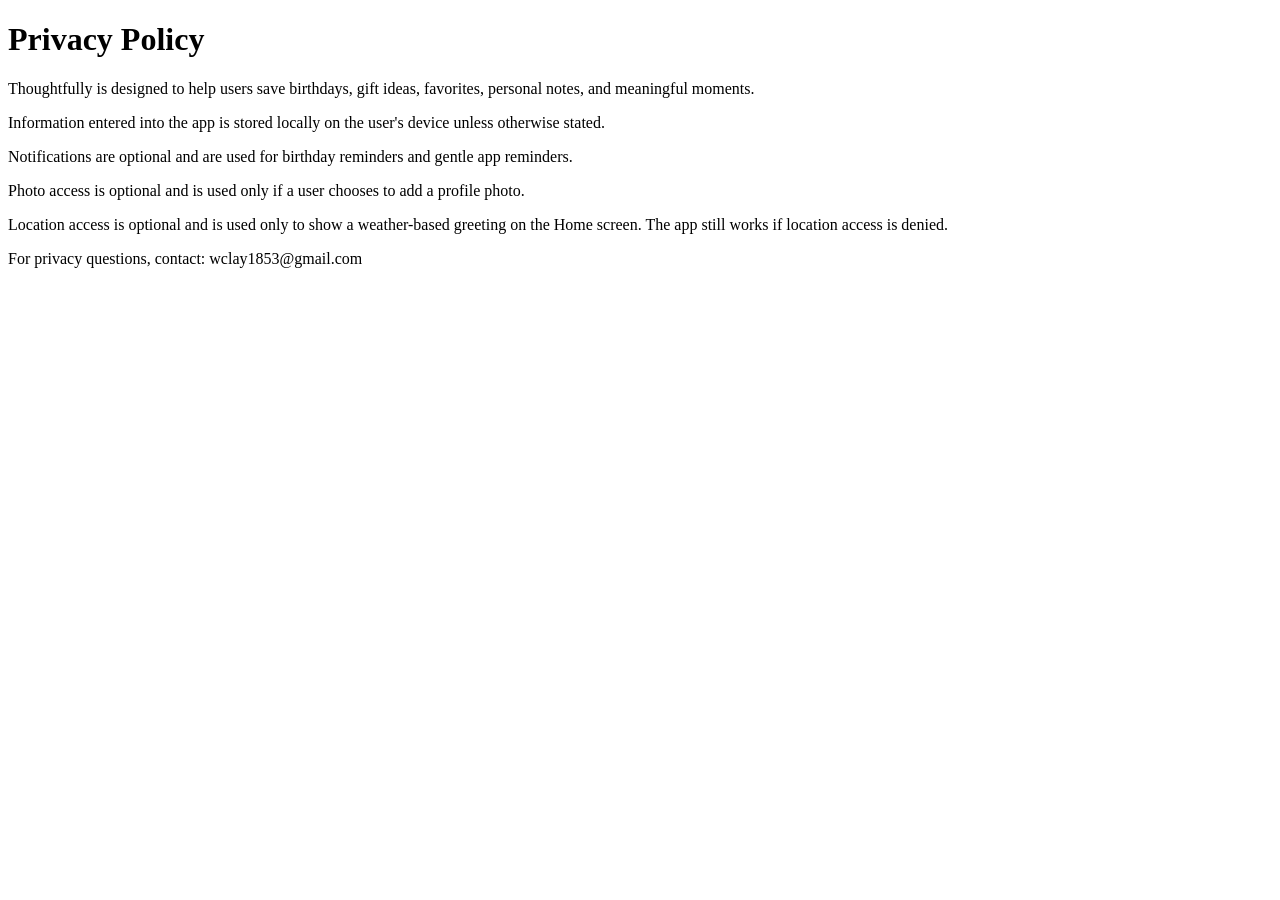
==== privacy.html @ 20e2b5ae "Create privacy.html" ====
<!DOCTYPE html>
<html>
  <head>
    <title>Thoughtfully Privacy Policy</title>
  </head>
  <body>
    <h1>Privacy Policy</h1>
    <p>Thoughtfully is designed to help users save birthdays, gift ideas, favorites, personal notes, and meaningful moments.</p>
    <p>Information entered into the app is stored locally on the user's device unless otherwise stated.</p>
    <p>Notifications are optional and are used for birthday reminders and gentle app reminders.</p>
    <p>Photo access is optional and is used only if a user chooses to add a profile photo.</p>
    <p>Location access is optional and is used only to show a weather-based greeting on the Home screen. The app still works if location access is denied.</p>
    <p>For privacy questions, contact: wclay1853@gmail.com</p>
  </body>
</html>
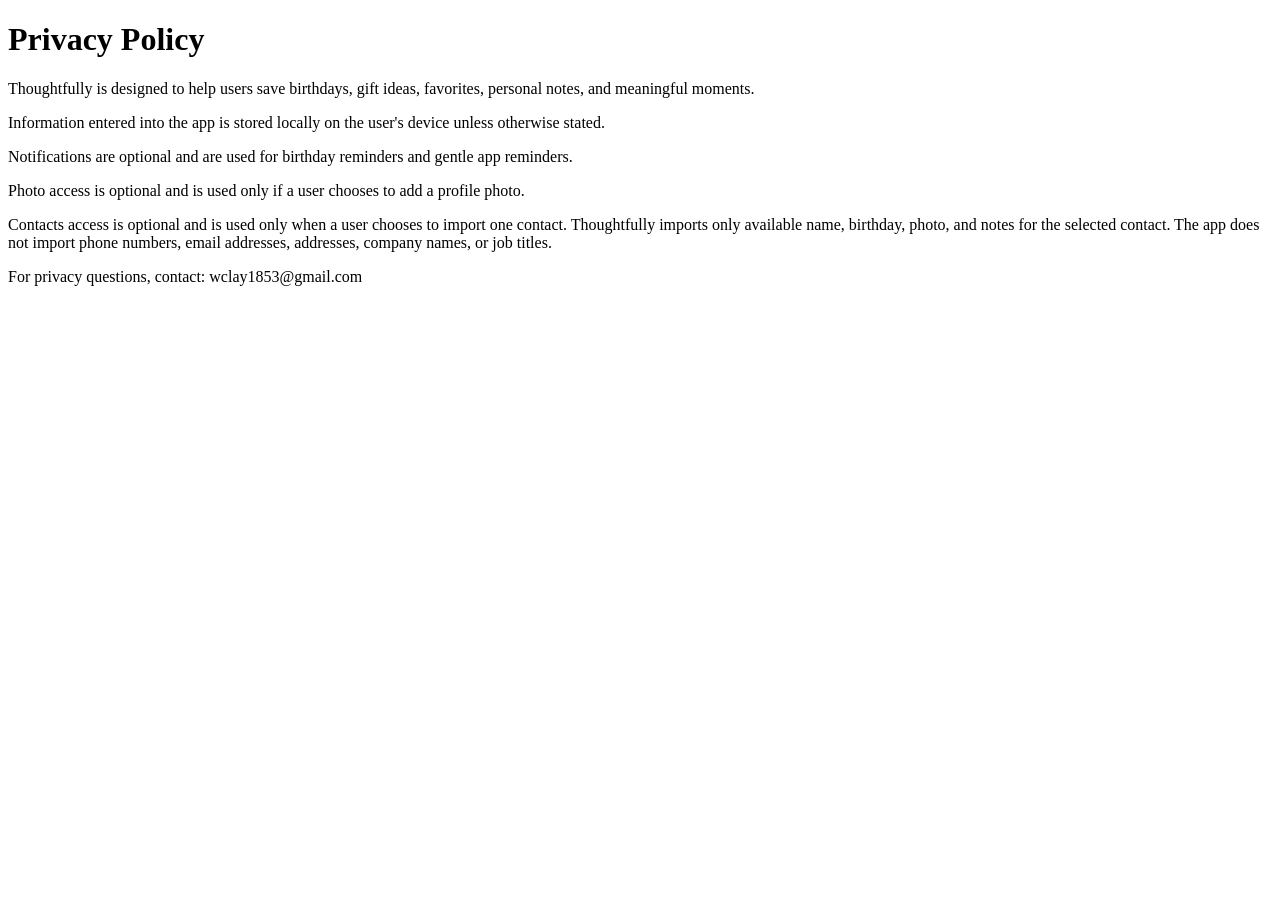
==== commit 6007d49b: "Update privacy policy" ====
--- a/privacy.html
+++ b/privacy.html
@@ -9,7 +9,7 @@
     <p>Information entered into the app is stored locally on the user's device unless otherwise stated.</p>
     <p>Notifications are optional and are used for birthday reminders and gentle app reminders.</p>
     <p>Photo access is optional and is used only if a user chooses to add a profile photo.</p>
-    <p>Location access is optional and is used only to show a weather-based greeting on the Home screen. The app still works if location access is denied.</p>
+    <p>Contacts access is optional and is used only when a user chooses to import one contact. Thoughtfully imports only available name, birthday, photo, and notes for the selected contact. The app does not import phone numbers, email addresses, addresses, company names, or job titles.</p>
     <p>For privacy questions, contact: wclay1853@gmail.com</p>
   </body>
-</html>+</html>
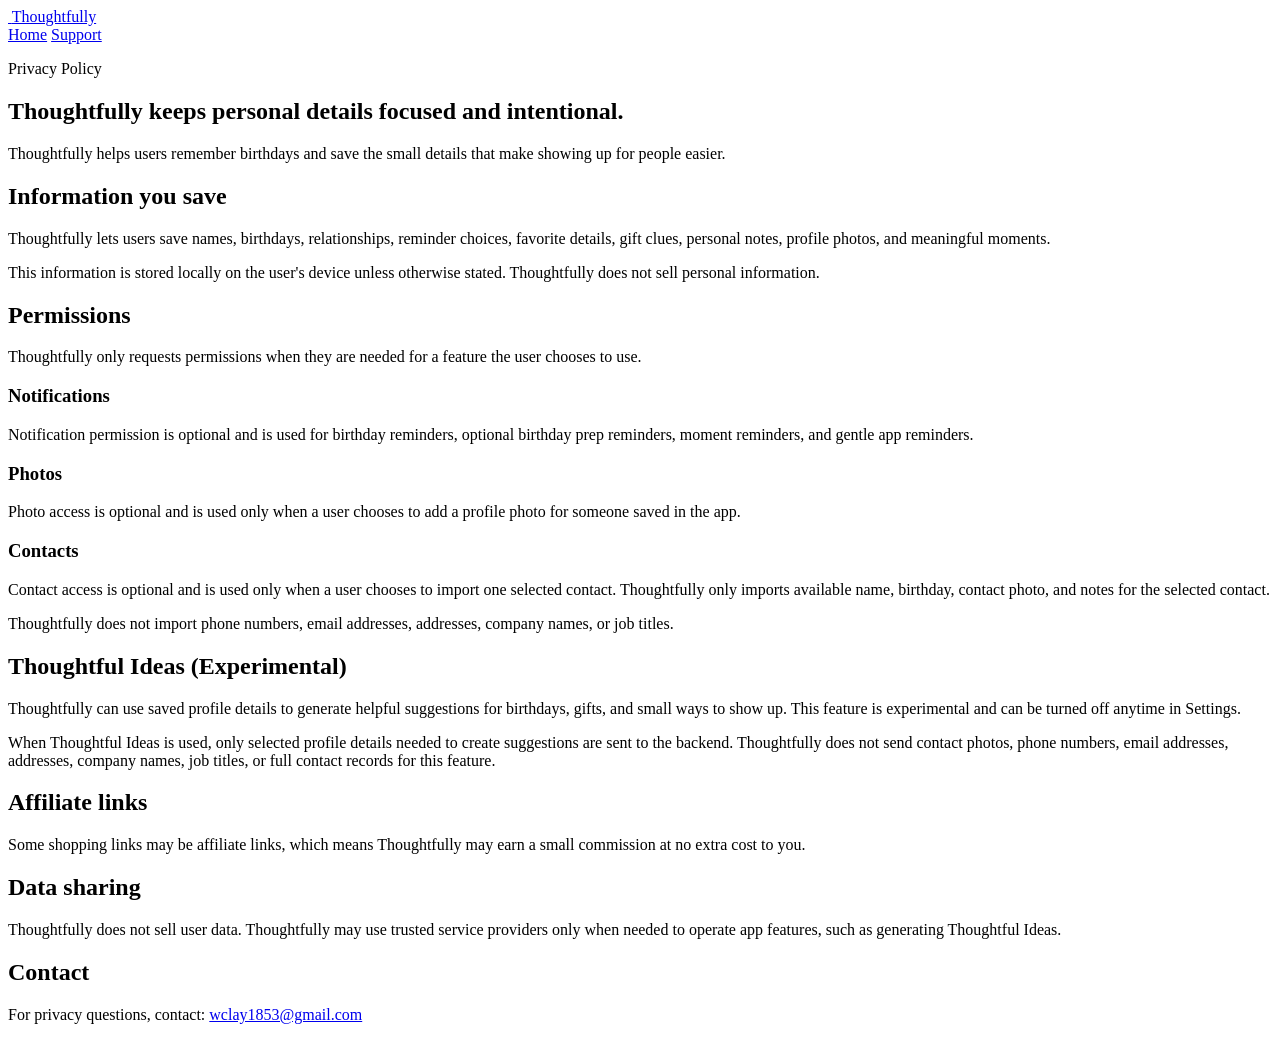
==== commit 2f977089: "Clarify user data handling in privacy policy Revised privacy policy to enhance clarity and detail re" ====
--- a/privacy.html
+++ b/privacy.html
@@ -1,15 +1,109 @@
 <!DOCTYPE html>
-<html>
+<html lang="en">
   <head>
+    <meta charset="utf-8" />
+    <meta name="viewport" content="width=device-width, initial-scale=1" />
     <title>Thoughtfully Privacy Policy</title>
+    <link rel="stylesheet" href="styles.css" />
   </head>
+
   <body>
-    <h1>Privacy Policy</h1>
-    <p>Thoughtfully is designed to help users save birthdays, gift ideas, favorites, personal notes, and meaningful moments.</p>
-    <p>Information entered into the app is stored locally on the user's device unless otherwise stated.</p>
-    <p>Notifications are optional and are used for birthday reminders and gentle app reminders.</p>
-    <p>Photo access is optional and is used only if a user chooses to add a profile photo.</p>
-    <p>Contacts access is optional and is used only when a user chooses to import one contact. Thoughtfully imports only available name, birthday, photo, and notes for the selected contact. The app does not import phone numbers, email addresses, addresses, company names, or job titles.</p>
-    <p>For privacy questions, contact: wclay1853@gmail.com</p>
+    <main class="page-shell narrow">
+      <nav class="top-nav" aria-label="Thoughtfully links">
+        <a class="brand-mark" href="index.html" aria-label="Thoughtfully home">
+          <img src="assets/thoughtfully-icon.png" alt="" />
+          <span>Thoughtfully</span>
+        </a>
+
+        <div class="nav-links">
+          <a href="index.html">Home</a>
+          <a href="support.html">Support</a>
+        </div>
+      </nav>
+
+      <section class="document-hero">
+        <p class="eyebrow">Privacy Policy</p>
+        <h1>Thoughtfully keeps personal details focused and intentional.</h1>
+        <p>
+          Thoughtfully helps users remember birthdays and save the small details
+          that make showing up for people easier.
+        </p>
+      </section>
+
+      <section class="document-card">
+        <h2>Information you save</h2>
+        <p>
+          Thoughtfully lets users save names, birthdays, relationships, reminder
+          choices, favorite details, gift clues, personal notes, profile photos,
+          and meaningful moments.
+        </p>
+        <p>
+          This information is stored locally on the user&apos;s device unless
+          otherwise stated. Thoughtfully does not sell personal information.
+        </p>
+
+        <h2>Permissions</h2>
+        <p>
+          Thoughtfully only requests permissions when they are needed for a
+          feature the user chooses to use.
+        </p>
+
+        <h3>Notifications</h3>
+        <p>
+          Notification permission is optional and is used for birthday reminders,
+          optional birthday prep reminders, moment reminders, and gentle app
+          reminders.
+        </p>
+
+        <h3>Photos</h3>
+        <p>
+          Photo access is optional and is used only when a user chooses to add a
+          profile photo for someone saved in the app.
+        </p>
+
+        <h3>Contacts</h3>
+        <p>
+          Contact access is optional and is used only when a user chooses to
+          import one selected contact. Thoughtfully only imports available name,
+          birthday, contact photo, and notes for the selected contact.
+        </p>
+        <p>
+          Thoughtfully does not import phone numbers, email addresses, addresses,
+          company names, or job titles.
+        </p>
+
+        <h2>Thoughtful Ideas (Experimental)</h2>
+        <p>
+          Thoughtfully can use saved profile details to generate helpful
+          suggestions for birthdays, gifts, and small ways to show up. This
+          feature is experimental and can be turned off anytime in Settings.
+        </p>
+        <p>
+          When Thoughtful Ideas is used, only selected profile details needed to
+          create suggestions are sent to the backend. Thoughtfully does not send
+          contact photos, phone numbers, email addresses, addresses, company
+          names, job titles, or full contact records for this feature.
+        </p>
+
+        <h2>Affiliate links</h2>
+        <p class="disclosure-note">
+          Some shopping links may be affiliate links, which means Thoughtfully
+          may earn a small commission at no extra cost to you.
+        </p>
+
+        <h2>Data sharing</h2>
+        <p>
+          Thoughtfully does not sell user data. Thoughtfully may use trusted
+          service providers only when needed to operate app features, such as
+          generating Thoughtful Ideas.
+        </p>
+
+        <h2>Contact</h2>
+        <p>
+          For privacy questions, contact:
+          <a href="mailto:wclay1853@gmail.com">wclay1853@gmail.com</a>
+        </p>
+      </section>
+    </main>
   </body>
 </html>
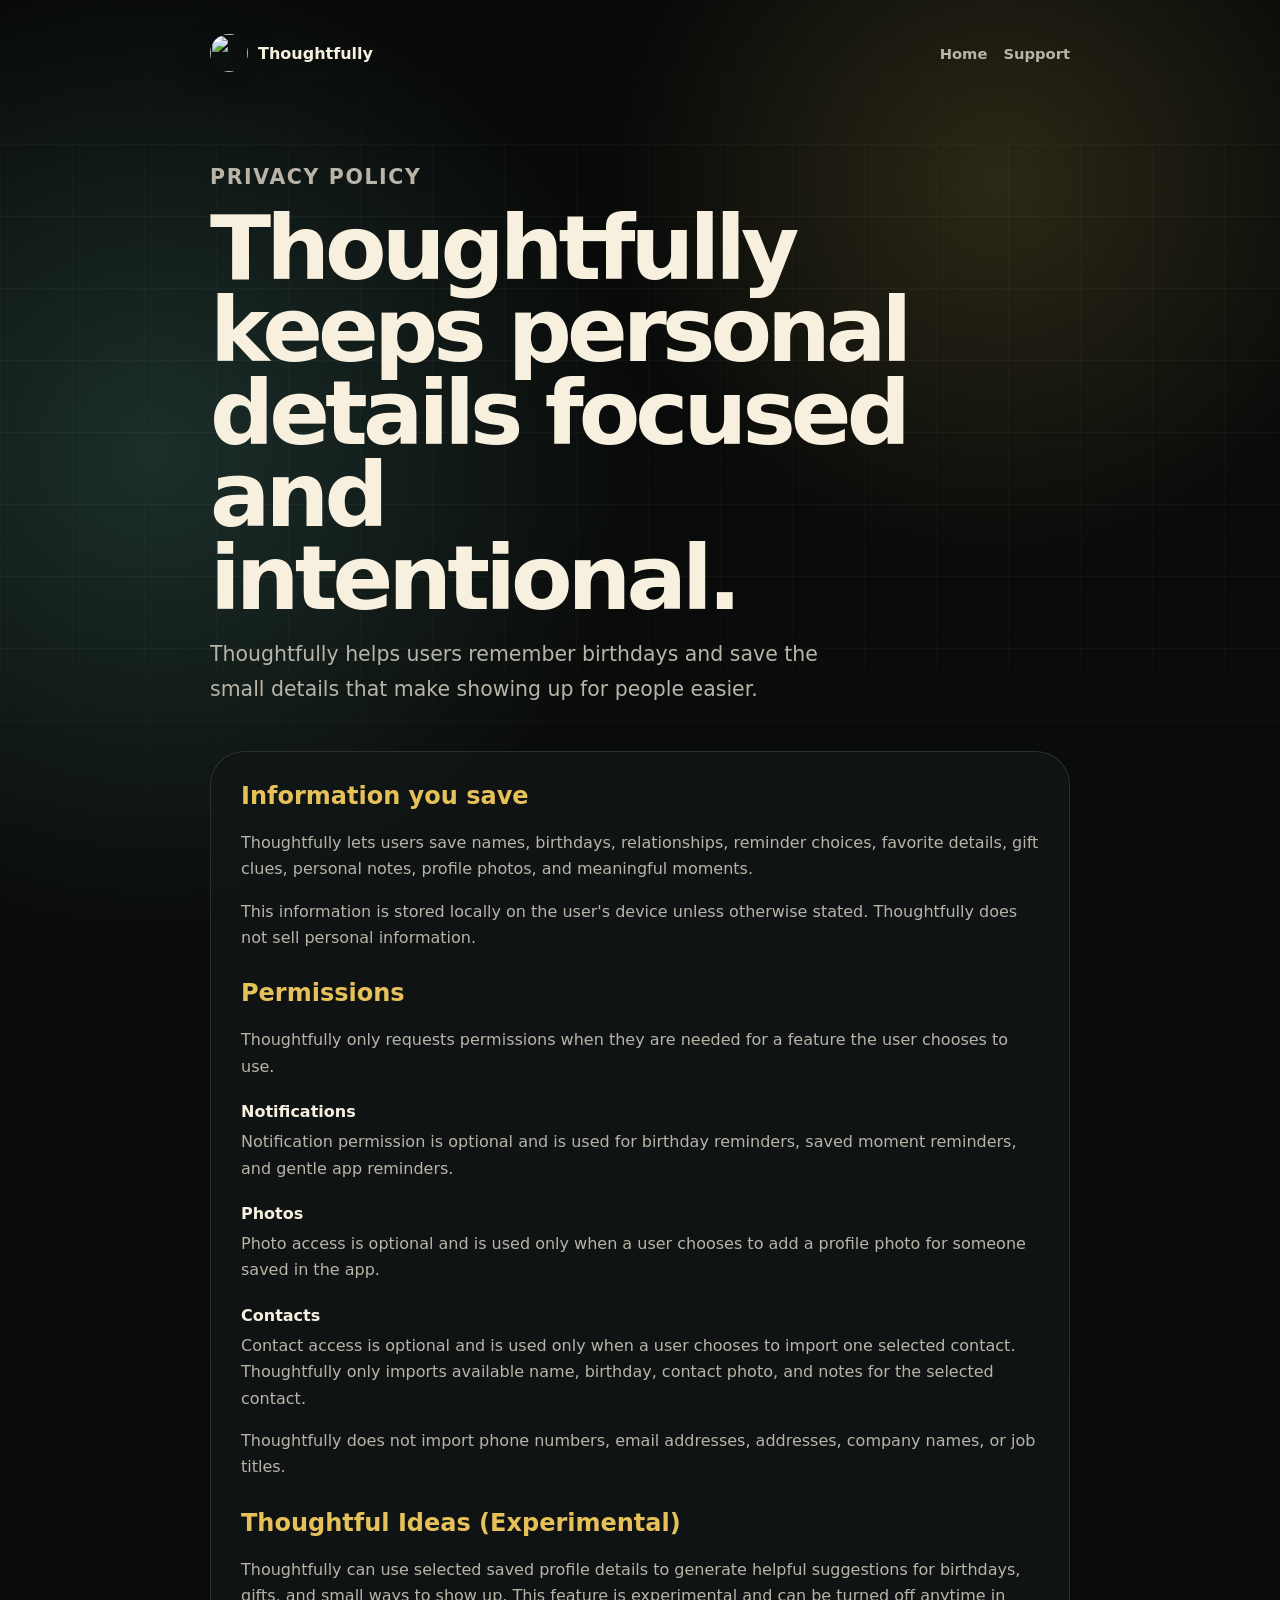
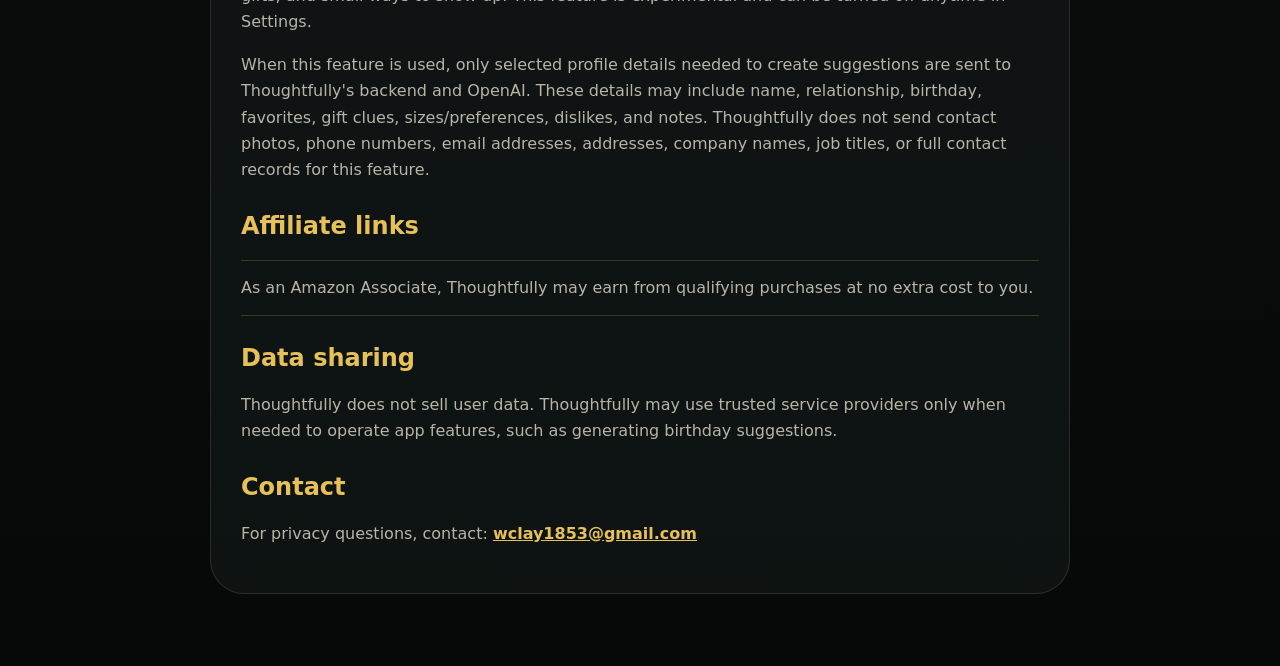
==== commit d88d8697: "Update Thoughtfully support disclosures" ====
--- a/privacy.html
+++ b/privacy.html
@@ -51,8 +51,7 @@
         <h3>Notifications</h3>
         <p>
           Notification permission is optional and is used for birthday reminders,
-          optional birthday prep reminders, moment reminders, and gentle app
-          reminders.
+          saved moment reminders, and gentle app reminders.
         </p>
 
         <h3>Photos</h3>
@@ -74,28 +73,31 @@
 
         <h2>Thoughtful Ideas (Experimental)</h2>
         <p>
-          Thoughtfully can use saved profile details to generate helpful
-          suggestions for birthdays, gifts, and small ways to show up. This
-          feature is experimental and can be turned off anytime in Settings.
+          Thoughtfully can use selected saved profile details to generate
+          helpful suggestions for birthdays, gifts, and small ways to show up.
+          This feature is experimental and can be turned off anytime in
+          Settings.
         </p>
         <p>
-          When Thoughtful Ideas is used, only selected profile details needed to
-          create suggestions are sent to the backend. Thoughtfully does not send
-          contact photos, phone numbers, email addresses, addresses, company
-          names, job titles, or full contact records for this feature.
+          When this feature is used, only selected profile details needed to
+          create suggestions are sent to Thoughtfully&apos;s backend and OpenAI.
+          These details may include name, relationship, birthday, favorites,
+          gift clues, sizes/preferences, dislikes, and notes. Thoughtfully does
+          not send contact photos, phone numbers, email addresses, addresses,
+          company names, job titles, or full contact records for this feature.
         </p>
 
         <h2>Affiliate links</h2>
         <p class="disclosure-note">
-          Some shopping links may be affiliate links, which means Thoughtfully
-          may earn a small commission at no extra cost to you.
+          As an Amazon Associate, Thoughtfully may earn from qualifying
+          purchases at no extra cost to you.
         </p>
 
         <h2>Data sharing</h2>
         <p>
           Thoughtfully does not sell user data. Thoughtfully may use trusted
           service providers only when needed to operate app features, such as
-          generating Thoughtful Ideas.
+          generating birthday suggestions.
         </p>
 
         <h2>Contact</h2>
--- a/styles.css
+++ b/styles.css
@@ -0,0 +1,541 @@
+:root {
+  --background: #0b0d0c;
+  --card: #111716;
+  --raised: #18231f;
+  --accent: #1e332e;
+  --gold: #e6c15a;
+  --gold-soft: #d8b85a;
+  --text: #f7f0df;
+  --muted: #b9b4a8;
+  --border: rgba(247, 240, 223, 0.12);
+  --line: rgba(230, 193, 90, 0.22);
+  --shadow: rgba(0, 0, 0, 0.38);
+}
+
+* {
+  box-sizing: border-box;
+}
+
+html {
+  scroll-behavior: smooth;
+}
+
+body {
+  margin: 0;
+  min-height: 100vh;
+  font-family: Inter, ui-sans-serif, system-ui, -apple-system, BlinkMacSystemFont,
+    "Segoe UI", sans-serif;
+  color: var(--text);
+  background:
+    radial-gradient(circle at 78% 8%, rgba(230, 193, 90, 0.16), transparent 24rem),
+    radial-gradient(circle at 12% 20%, rgba(30, 51, 46, 0.9), transparent 30rem),
+    linear-gradient(180deg, #080a09 0%, var(--background) 48%, #070908 100%);
+}
+
+body::before {
+  content: "";
+  position: fixed;
+  inset: 0;
+  z-index: -1;
+  pointer-events: none;
+  background-image:
+    linear-gradient(rgba(247, 240, 223, 0.035) 1px, transparent 1px),
+    linear-gradient(90deg, rgba(247, 240, 223, 0.025) 1px, transparent 1px);
+  background-size: 72px 72px;
+  mask-image: linear-gradient(to bottom, transparent, black 18%, black 72%, transparent);
+}
+
+a {
+  color: inherit;
+}
+
+.site-story,
+.page-shell {
+  width: min(1160px, calc(100% - 32px));
+  margin: 0 auto;
+  padding: 24px 0 72px;
+}
+
+.page-shell.narrow {
+  width: min(860px, calc(100% - 32px));
+}
+
+.top-nav {
+  position: relative;
+  z-index: 5;
+  display: flex;
+  align-items: center;
+  justify-content: space-between;
+  gap: 20px;
+  padding: 10px 0 34px;
+}
+
+.brand-mark {
+  display: inline-flex;
+  align-items: center;
+  gap: 10px;
+  text-decoration: none;
+  font-weight: 900;
+}
+
+.brand-mark img {
+  width: 38px;
+  height: 38px;
+  border-radius: 999px;
+  box-shadow: 0 12px 32px var(--shadow);
+}
+
+.nav-links {
+  display: flex;
+  align-items: center;
+  gap: 16px;
+}
+
+.nav-links a {
+  color: var(--muted);
+  text-decoration: none;
+  font-size: 0.92rem;
+  font-weight: 800;
+}
+
+.nav-links a:hover {
+  color: var(--gold);
+}
+
+h1,
+h2,
+p {
+  margin-top: 0;
+}
+
+.eyebrow {
+  margin: 0 0 12px;
+  color: var(--gold);
+  font-size: 0.78rem;
+  font-weight: 900;
+  letter-spacing: 0.08em;
+  text-transform: uppercase;
+}
+
+.cinematic-hero {
+  position: relative;
+  display: grid;
+  min-height: 78vh;
+  align-items: center;
+  padding: 24px 0 88px;
+  overflow: hidden;
+}
+
+.hero-copy {
+  position: relative;
+  z-index: 2;
+  width: min(790px, 100%);
+}
+
+h1 {
+  max-width: 780px;
+  margin-bottom: 20px;
+  font-size: clamp(4rem, 11vw, 9.8rem);
+  line-height: 0.86;
+  letter-spacing: -0.06em;
+}
+
+.lede,
+.document-hero p,
+.quiet-panel p {
+  max-width: 650px;
+  color: var(--muted);
+  font-size: clamp(1.05rem, 2vw, 1.28rem);
+  line-height: 1.7;
+}
+
+.hero-orbit {
+  position: absolute;
+  right: max(-80px, -5vw);
+  bottom: 10%;
+  width: min(460px, 54vw);
+  aspect-ratio: 1;
+  border: 1px solid var(--line);
+  border-radius: 999px;
+  opacity: 0.78;
+}
+
+.hero-orbit span {
+  position: absolute;
+  border-radius: 999px;
+  border: 1px solid var(--line);
+}
+
+.hero-orbit span:nth-child(1) {
+  inset: 12%;
+}
+
+.hero-orbit span:nth-child(2) {
+  inset: 28%;
+  background: rgba(30, 51, 46, 0.34);
+}
+
+.hero-orbit span:nth-child(3) {
+  width: 8px;
+  height: 8px;
+  right: 18%;
+  top: 29%;
+  border: 0;
+  background: var(--gold);
+  box-shadow: 0 0 34px rgba(230, 193, 90, 0.85);
+}
+
+.scroll-story {
+  display: grid;
+  grid-template-columns: minmax(0, 1fr) minmax(280px, 380px);
+  gap: clamp(34px, 8vw, 100px);
+  align-items: start;
+  min-height: 112vh;
+  padding: 12vh 0;
+}
+
+.story-copy {
+  position: sticky;
+  top: 112px;
+  padding-top: 24px;
+}
+
+.story-copy h2,
+.quiet-panel h2,
+.document-hero h1 {
+  max-width: 720px;
+  margin-bottom: 18px;
+  font-size: clamp(2.7rem, 7vw, 6.4rem);
+  line-height: 0.92;
+  letter-spacing: -0.055em;
+}
+
+.story-copy p,
+.large-line p {
+  color: var(--muted);
+  font-size: clamp(1.1rem, 2.5vw, 1.55rem);
+  line-height: 1.65;
+}
+
+.phone-stage {
+  position: sticky;
+  top: 96px;
+  display: flex;
+  justify-content: center;
+  padding: 24px 0;
+}
+
+.phone-card {
+  position: relative;
+  width: min(340px, 100%);
+  border: 1px solid var(--border);
+  border-radius: 38px;
+  padding: 18px;
+  background:
+    linear-gradient(155deg, rgba(255, 255, 255, 0.08), transparent),
+    var(--card);
+  box-shadow: 0 34px 80px var(--shadow);
+}
+
+.phone-card::before {
+  content: "";
+  position: absolute;
+  inset: -18px;
+  z-index: -1;
+  border-radius: 52px;
+  background:
+    linear-gradient(140deg, rgba(230, 193, 90, 0.16), transparent 42%),
+    rgba(30, 51, 46, 0.74);
+}
+
+.phone-top {
+  display: flex;
+  align-items: center;
+  gap: 10px;
+  margin-bottom: 16px;
+}
+
+.phone-top img {
+  width: 44px;
+  height: 44px;
+  border-radius: 999px;
+}
+
+.phone-top p {
+  margin-bottom: 1px;
+  color: var(--gold);
+  font-size: 0.98rem;
+  font-weight: 900;
+}
+
+.phone-top span,
+.glance-card p,
+.glance-grid span {
+  color: var(--muted);
+}
+
+.phone-top span {
+  font-size: 0.9rem;
+}
+
+.glance-card,
+.glance-grid > div {
+  border: 1px solid var(--border);
+  background: var(--raised);
+}
+
+.glance-card {
+  border-radius: 24px;
+  padding: 16px 18px;
+  margin-bottom: 10px;
+}
+
+.mini-label {
+  display: block;
+  margin-bottom: 6px;
+  color: var(--gold);
+  font-size: 0.68rem;
+  font-weight: 900;
+  text-transform: uppercase;
+}
+
+.glance-card strong {
+  display: block;
+  margin-bottom: 4px;
+  color: var(--text);
+  font-size: 1.18rem;
+  font-weight: 900;
+  line-height: 1.18;
+}
+
+.glance-card p {
+  margin-bottom: 0;
+  color: var(--muted);
+  font-size: 0.9rem;
+  line-height: 1.35;
+}
+
+.glance-grid {
+  display: grid;
+  grid-template-columns: 1fr 1fr;
+  gap: 10px;
+  margin-bottom: 10px;
+}
+
+.glance-grid > div {
+  min-height: auto;
+  border-radius: 22px;
+  padding: 14px;
+}
+
+.detail-label {
+  display: block;
+  margin-bottom: 8px;
+  color: var(--text);
+  font-size: 0.78rem;
+  font-weight: 900;
+}
+
+.mini-detail-list {
+  display: grid;
+  gap: 4px;
+  margin-top: 6px;
+}
+
+.mini-detail-list p {
+  margin: 0;
+  color: var(--muted);
+  font-size: 0.86rem;
+  font-weight: 500;
+  line-height: 1.24;
+}
+
+.idea-card {
+  margin-bottom: 0;
+}
+
+.large-line {
+  min-height: 78vh;
+  display: grid;
+  align-items: center;
+  border-top: 1px solid var(--line);
+  border-bottom: 1px solid var(--line);
+}
+
+.large-line p {
+  max-width: 980px;
+  margin: 0 auto;
+  color: var(--text);
+  font-size: clamp(2.5rem, 7vw, 6.8rem);
+  font-weight: 900;
+  line-height: 0.98;
+  letter-spacing: -0.055em;
+  text-align: center;
+}
+
+.gesture-flow {
+  padding: 18vh 0 10vh;
+}
+
+.gesture-step {
+  display: grid;
+  grid-template-columns: 72px minmax(0, 1fr);
+  gap: clamp(18px, 5vw, 60px);
+  align-items: baseline;
+  padding: 34px 0;
+  border-bottom: 1px solid var(--line);
+}
+
+.gesture-step:first-child {
+  border-top: 1px solid var(--line);
+}
+
+.gesture-step span {
+  color: var(--gold);
+  font-size: 0.88rem;
+  font-weight: 900;
+  letter-spacing: 0.08em;
+}
+
+.gesture-step p {
+  margin: 0;
+  max-width: 820px;
+  color: var(--text);
+  font-size: clamp(2rem, 5vw, 4.6rem);
+  font-weight: 900;
+  line-height: 1.02;
+  letter-spacing: -0.045em;
+}
+
+.quiet-panel {
+  padding: 10vh 0 4vh;
+  border: 0;
+  background: transparent;
+}
+
+.quiet-panel h2 {
+  font-size: clamp(2.4rem, 6vw, 5.4rem);
+}
+
+.document-hero {
+  padding: 54px 0 24px;
+}
+
+.document-card,
+.support-card {
+  border: 1px solid var(--border);
+  border-radius: 34px;
+  padding: 30px;
+  background: rgba(17, 23, 22, 0.78);
+}
+
+.document-card h2 {
+  margin-top: 28px;
+  color: var(--gold);
+}
+
+.document-card h2:first-child {
+  margin-top: 0;
+}
+
+.document-card h3 {
+  margin: 22px 0 8px;
+  color: var(--text);
+  font-size: 1rem;
+}
+
+.document-card p,
+.support-card p {
+  color: var(--muted);
+  line-height: 1.65;
+}
+
+.document-card a,
+.support-card a {
+  color: var(--gold);
+  font-weight: 900;
+}
+
+.disclosure-note {
+  border-top: 1px solid var(--line);
+  border-bottom: 1px solid var(--line);
+  padding: 14px 0;
+  color: var(--muted);
+}
+
+.support-grid {
+  display: grid;
+  grid-template-columns: repeat(2, minmax(0, 1fr));
+  gap: 14px;
+}
+
+.feature-icon {
+  display: inline-flex;
+  align-items: center;
+  justify-content: center;
+  width: 38px;
+  height: 38px;
+  margin-bottom: 18px;
+  border-radius: 999px;
+  background: var(--accent);
+  color: var(--gold);
+  font-size: 0.78rem;
+  font-weight: 900;
+}
+
+@media (max-width: 900px) {
+  .top-nav {
+    align-items: flex-start;
+    flex-direction: column;
+    padding-bottom: 28px;
+  }
+
+  .cinematic-hero {
+    min-height: 70vh;
+  }
+
+  .scroll-story {
+    grid-template-columns: 1fr;
+    min-height: auto;
+    padding: 8vh 0;
+  }
+
+  .story-copy,
+  .phone-stage {
+    position: relative;
+    top: auto;
+  }
+
+  .phone-stage {
+    justify-content: flex-start;
+  }
+
+  .support-grid {
+    grid-template-columns: 1fr;
+  }
+}
+
+@media (max-width: 640px) {
+  .site-story,
+  .page-shell {
+    width: min(100% - 28px, 1160px);
+  }
+
+  .nav-links {
+    gap: 14px;
+  }
+
+  .hero-orbit {
+    opacity: 0.42;
+    right: -42%;
+  }
+
+  .glance-grid {
+    grid-template-columns: 1fr;
+  }
+
+  .gesture-step {
+    grid-template-columns: 1fr;
+    gap: 10px;
+  }
+}
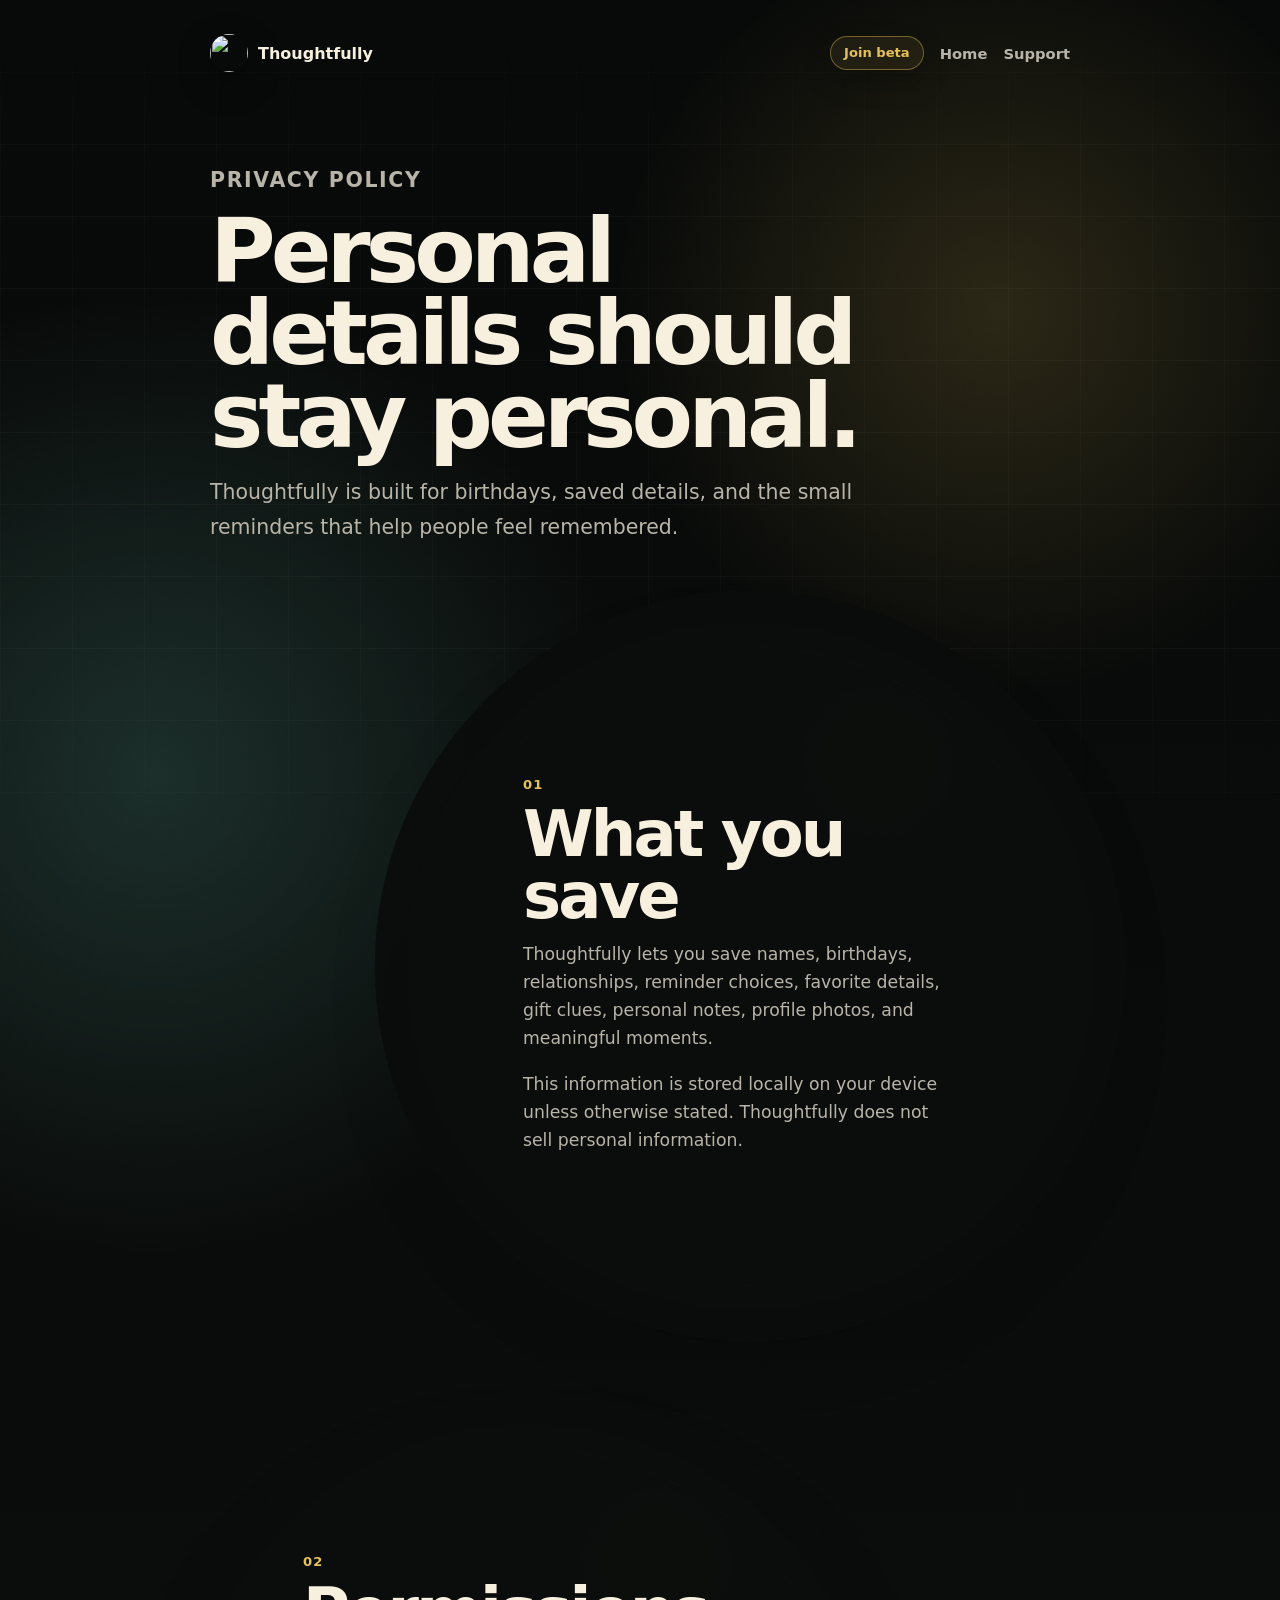
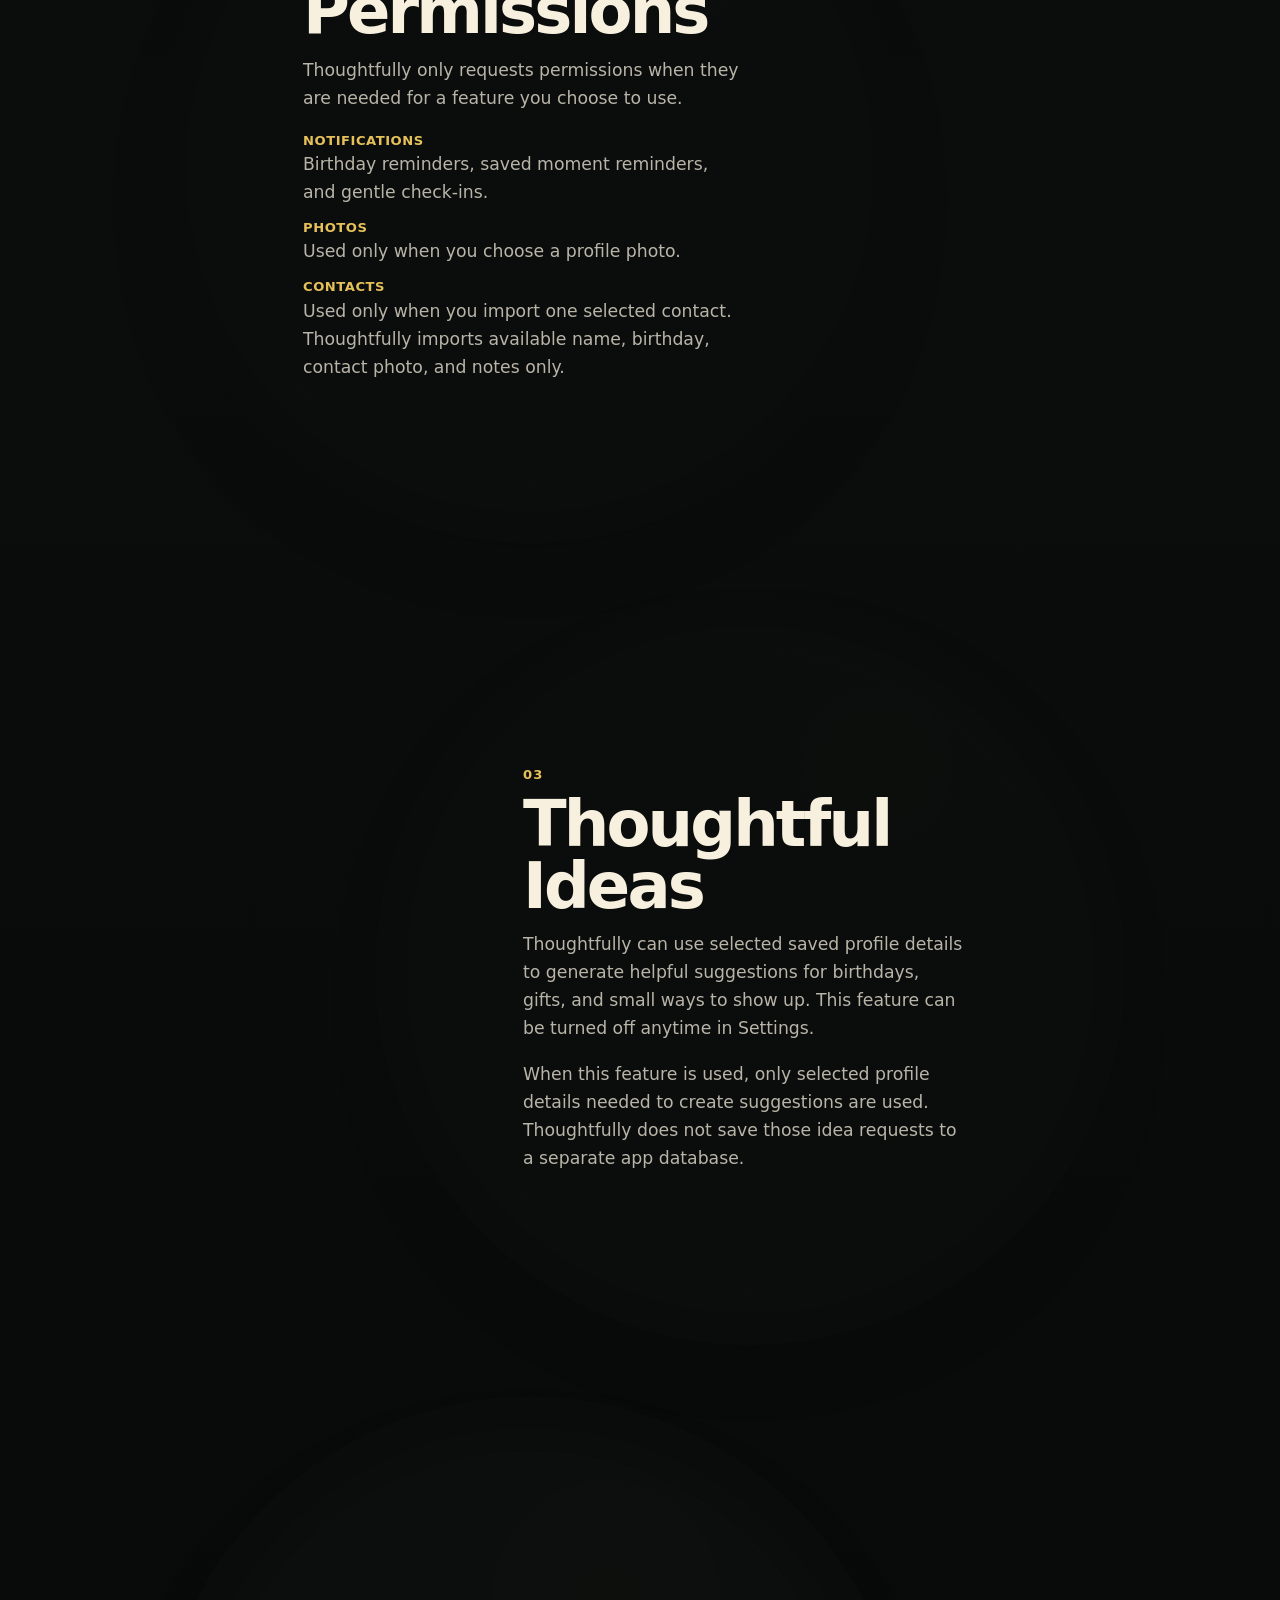
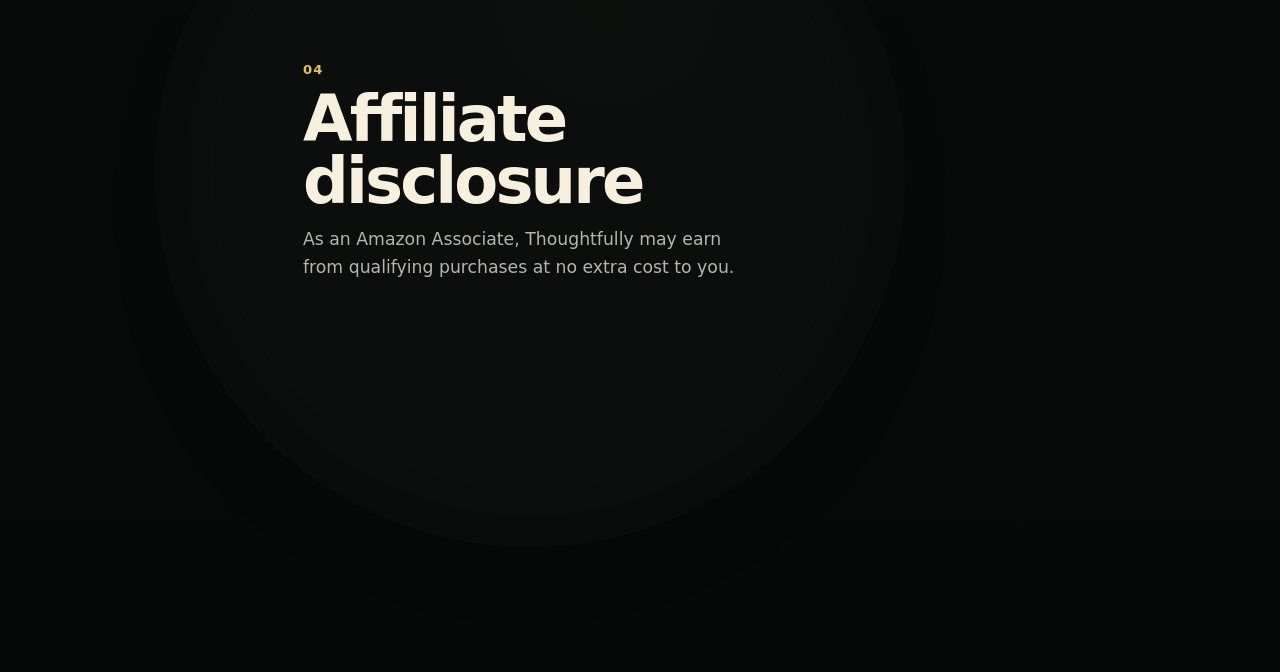
==== commit 6cc702b3: "Add TestFlight beta link" ====
--- a/privacy.html
+++ b/privacy.html
@@ -8,7 +8,7 @@
   </head>
 
   <body>
-    <main class="page-shell narrow">
+    <main class="page-shell narrow privacy-page">
       <nav class="top-nav" aria-label="Thoughtfully links">
         <a class="brand-mark" href="index.html" aria-label="Thoughtfully home">
           <img src="assets/thoughtfully-icon.png" alt="" />
@@ -16,95 +16,91 @@
         </a>
 
         <div class="nav-links">
+          <a
+            class="beta-pill"
+            href="https://testflight.apple.com/join/32UuVnx4"
+            target="_blank"
+            rel="noopener noreferrer"
+          >
+            Join beta
+          </a>
           <a href="index.html">Home</a>
           <a href="support.html">Support</a>
         </div>
       </nav>
 
-      <section class="document-hero">
+      <section class="document-hero privacy-hero">
         <p class="eyebrow">Privacy Policy</p>
-        <h1>Thoughtfully keeps personal details focused and intentional.</h1>
+        <h1>Personal details should stay personal.</h1>
         <p>
-          Thoughtfully helps users remember birthdays and save the small details
-          that make showing up for people easier.
+          Thoughtfully is built for birthdays, saved details, and the small
+          reminders that help people feel remembered.
         </p>
       </section>
 
-      <section class="document-card">
-        <h2>Information you save</h2>
-        <p>
-          Thoughtfully lets users save names, birthdays, relationships, reminder
-          choices, favorite details, gift clues, personal notes, profile photos,
-          and meaningful moments.
-        </p>
-        <p>
-          This information is stored locally on the user&apos;s device unless
-          otherwise stated. Thoughtfully does not sell personal information.
-        </p>
+      <section class="privacy-bubble-story" aria-label="Thoughtfully privacy details">
+        <article class="privacy-bubble">
+          <span>01</span>
+          <h2>What you save</h2>
+          <p>
+            Thoughtfully lets you save names, birthdays, relationships, reminder
+            choices, favorite details, gift clues, personal notes, profile
+            photos, and meaningful moments.
+          </p>
+          <p>
+            This information is stored locally on your device unless otherwise
+            stated. Thoughtfully does not sell personal information.
+          </p>
+        </article>
 
-        <h2>Permissions</h2>
-        <p>
-          Thoughtfully only requests permissions when they are needed for a
-          feature the user chooses to use.
-        </p>
+        <article class="privacy-bubble">
+          <span>02</span>
+          <h2>Permissions</h2>
+          <p>
+            Thoughtfully only requests permissions when they are needed for a
+            feature you choose to use.
+          </p>
+          <div class="permission-stack">
+            <p>
+              <strong>Notifications</strong>
+              Birthday reminders, saved moment reminders, and gentle check-ins.
+            </p>
+            <p>
+              <strong>Photos</strong>
+              Used only when you choose a profile photo.
+            </p>
+            <p>
+              <strong>Contacts</strong>
+              Used only when you import one selected contact. Thoughtfully
+              imports available name, birthday, contact photo, and notes only.
+            </p>
+          </div>
+        </article>
 
-        <h3>Notifications</h3>
-        <p>
-          Notification permission is optional and is used for birthday reminders,
-          saved moment reminders, and gentle app reminders.
-        </p>
+        <article class="privacy-bubble">
+          <span>03</span>
+          <h2>Thoughtful Ideas</h2>
+          <p>
+            Thoughtfully can use selected saved profile details to generate
+            helpful suggestions for birthdays, gifts, and small ways to show up.
+            This feature can be turned off anytime in Settings.
+          </p>
+          <p>
+            When this feature is used, only selected profile details needed to
+            create suggestions are used. Thoughtfully does not save those idea
+            requests to a separate app database.
+          </p>
+        </article>
 
-        <h3>Photos</h3>
-        <p>
-          Photo access is optional and is used only when a user chooses to add a
-          profile photo for someone saved in the app.
-        </p>
+        <article class="privacy-bubble disclosure-bubble">
+          <span>04</span>
+          <h2>Affiliate disclosure</h2>
+          <p>
+            As an Amazon Associate, Thoughtfully may earn from qualifying
+            purchases at no extra cost to you.
+          </p>
+        </article>
 
-        <h3>Contacts</h3>
-        <p>
-          Contact access is optional and is used only when a user chooses to
-          import one selected contact. Thoughtfully only imports available name,
-          birthday, contact photo, and notes for the selected contact.
-        </p>
-        <p>
-          Thoughtfully does not import phone numbers, email addresses, addresses,
-          company names, or job titles.
-        </p>
-
-        <h2>Thoughtful Ideas (Experimental)</h2>
-        <p>
-          Thoughtfully can use selected saved profile details to generate
-          helpful suggestions for birthdays, gifts, and small ways to show up.
-          This feature is experimental and can be turned off anytime in
-          Settings.
-        </p>
-        <p>
-          When this feature is used, only selected profile details needed to
-          create suggestions are sent to Thoughtfully&apos;s backend and OpenAI.
-          These details may include name, relationship, birthday, favorites,
-          gift clues, sizes/preferences, dislikes, and notes. Thoughtfully does
-          not send contact photos, phone numbers, email addresses, addresses,
-          company names, job titles, or full contact records for this feature.
-        </p>
-
-        <h2>Affiliate links</h2>
-        <p class="disclosure-note">
-          As an Amazon Associate, Thoughtfully may earn from qualifying
-          purchases at no extra cost to you.
-        </p>
-
-        <h2>Data sharing</h2>
-        <p>
-          Thoughtfully does not sell user data. Thoughtfully may use trusted
-          service providers only when needed to operate app features, such as
-          generating birthday suggestions.
-        </p>
-
-        <h2>Contact</h2>
-        <p>
-          For privacy questions, contact:
-          <a href="mailto:wclay1853@gmail.com">wclay1853@gmail.com</a>
-        </p>
       </section>
     </main>
   </body>
--- a/styles.css
+++ b/styles.css
@@ -88,6 +88,7 @@
 .nav-links {
   display: flex;
   align-items: center;
+  flex-wrap: wrap;
   gap: 16px;
 }
 
@@ -100,6 +101,49 @@
 
 .nav-links a:hover {
   color: var(--gold);
+}
+
+.beta-pill,
+.nav-links a.beta-pill {
+  display: inline-flex;
+  align-items: center;
+  justify-content: center;
+  min-height: 34px;
+  border: 1px solid rgba(230, 193, 90, 0.42);
+  border-radius: 999px;
+  padding: 8px 13px;
+  color: var(--gold);
+  background: rgba(230, 193, 90, 0.08);
+  box-shadow: 0 12px 28px rgba(0, 0, 0, 0.22);
+  text-decoration: none;
+  font-size: 0.82rem;
+  font-weight: 900;
+  line-height: 1;
+  white-space: nowrap;
+}
+
+.beta-pill:hover,
+.nav-links a.beta-pill:hover {
+  border-color: rgba(230, 193, 90, 0.72);
+  color: #151a18;
+  background: var(--gold);
+}
+
+.button {
+  border-radius: 999px;
+  padding: 14px 18px;
+  font-weight: 900;
+  text-decoration: none;
+}
+
+.button.primary {
+  background: var(--gold);
+  color: #151a18;
+}
+
+.button.secondary {
+  border: 1px solid var(--border);
+  color: var(--text);
 }
 
 h1,
@@ -407,18 +451,139 @@
   letter-spacing: -0.045em;
 }
 
-.quiet-panel {
-  padding: 10vh 0 4vh;
-  border: 0;
-  background: transparent;
-}
-
-.quiet-panel h2 {
-  font-size: clamp(2.4rem, 6vw, 5.4rem);
+.home-footer {
+  display: flex;
+  flex-wrap: wrap;
+  justify-content: center;
+  gap: 12px;
+  padding: 0 0 6vh;
 }
 
 .document-hero {
   padding: 54px 0 24px;
+}
+
+.privacy-page {
+  width: min(980px, calc(100% - 32px));
+}
+
+.privacy-hero {
+  min-height: 54vh;
+  display: grid;
+  align-content: center;
+}
+
+.privacy-bubble-story {
+  display: grid;
+  gap: clamp(120px, 18vh, 220px);
+  padding: 6vh 0 12vh;
+}
+
+.privacy-bubble {
+  position: sticky;
+  top: 96px;
+  z-index: 1;
+  width: min(640px, 100%);
+  aspect-ratio: 1;
+  min-height: min(640px, calc(100vw - 32px));
+  margin: 0 auto;
+  border: 1px solid var(--line);
+  border-radius: 999px;
+  display: flex;
+  flex-direction: column;
+  justify-content: center;
+  padding: clamp(38px, 8vw, 92px);
+  background:
+    radial-gradient(circle at 70% 18%, rgba(230, 193, 90, 0.14), transparent 34%),
+    rgba(17, 23, 22, 0.96);
+  box-shadow: 0 0 0 24px var(--background), 0 34px 90px var(--shadow);
+}
+
+.privacy-bubble::after {
+  content: "";
+  position: absolute;
+  inset: -16px;
+  z-index: -1;
+  border-radius: inherit;
+  background: var(--background);
+  opacity: 0.96;
+  transform: scale(1.12);
+}
+
+.privacy-bubble:nth-child(2) {
+  z-index: 2;
+}
+
+.privacy-bubble:nth-child(3) {
+  z-index: 3;
+}
+
+.privacy-bubble:nth-child(4) {
+  z-index: 4;
+}
+
+.privacy-bubble:nth-child(even) {
+  margin-left: 0;
+}
+
+.privacy-bubble:nth-child(odd) {
+  margin-right: 0;
+}
+
+.privacy-bubble span {
+  color: var(--gold);
+  font-size: 0.82rem;
+  font-weight: 900;
+  letter-spacing: 0.08em;
+}
+
+.privacy-bubble h2 {
+  max-width: 430px;
+  margin: 12px 0 14px;
+  color: var(--text);
+  font-size: clamp(2rem, 5vw, 4rem);
+  line-height: 0.96;
+  letter-spacing: -0.045em;
+}
+
+.privacy-bubble p {
+  max-width: 440px;
+  color: var(--muted);
+  font-size: clamp(0.98rem, 2vw, 1.08rem);
+  line-height: 1.62;
+}
+
+.privacy-bubble p:last-child {
+  margin-bottom: 0;
+}
+
+.permission-stack {
+  display: grid;
+  gap: 10px;
+}
+
+.permission-stack p {
+  margin-bottom: 0;
+}
+
+.permission-stack strong {
+  display: block;
+  color: var(--gold);
+  font-size: 0.82rem;
+  font-weight: 900;
+  letter-spacing: 0.04em;
+  text-transform: uppercase;
+}
+
+.privacy-bubble a {
+  color: var(--gold);
+  font-weight: 900;
+}
+
+.disclosure-bubble {
+  background:
+    radial-gradient(circle at 62% 22%, rgba(230, 193, 90, 0.2), transparent 36%),
+    rgba(30, 51, 46, 0.96);
 }
 
 .document-card,
@@ -513,6 +678,14 @@
   .support-grid {
     grid-template-columns: 1fr;
   }
+
+  .privacy-bubble,
+  .privacy-bubble:nth-child(even),
+  .privacy-bubble:nth-child(odd) {
+    position: sticky;
+    top: 74px;
+    margin: 0 auto;
+  }
 }
 
 @media (max-width: 640px) {
@@ -538,4 +711,41 @@
     grid-template-columns: 1fr;
     gap: 10px;
   }
-}
+
+  .privacy-bubble {
+    width: min(calc(100vw - 28px), 430px);
+    height: min(calc(100vw - 28px), 430px);
+    min-height: unset;
+    aspect-ratio: 1;
+    border-radius: 999px;
+    padding: clamp(28px, 7vw, 42px);
+    overflow: hidden;
+  }
+
+  .privacy-bubble::after {
+    inset: -28px;
+    opacity: 1;
+  }
+
+  .privacy-bubble {
+    box-shadow: 0 0 0 34px var(--background), 0 28px 72px var(--shadow);
+  }
+
+  .privacy-bubble h2 {
+    font-size: clamp(1.72rem, 7vw, 2.7rem);
+    margin-bottom: 10px;
+  }
+
+  .privacy-bubble p {
+    font-size: clamp(0.76rem, 3.45vw, 0.92rem);
+    line-height: 1.34;
+  }
+
+  .permission-stack {
+    gap: 6px;
+  }
+
+  .permission-stack strong {
+    font-size: clamp(0.62rem, 2.9vw, 0.72rem);
+  }
+}
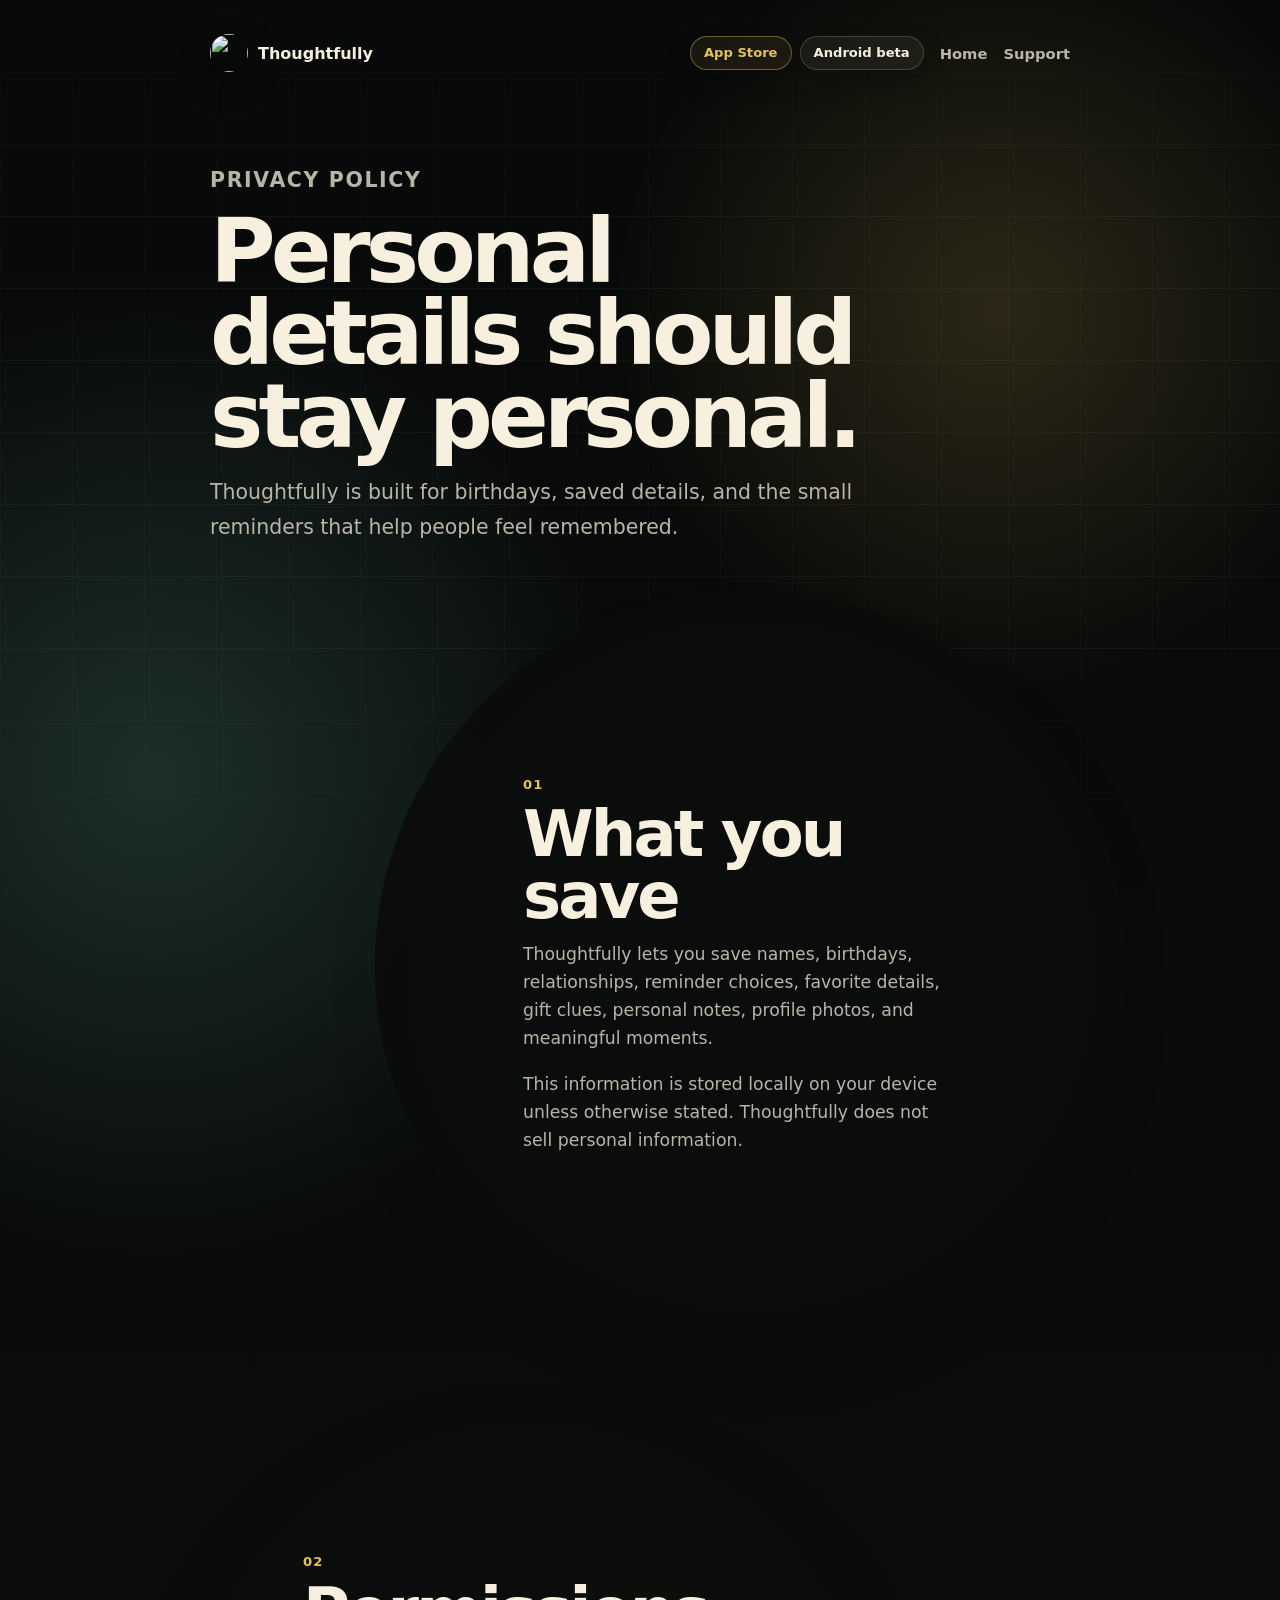
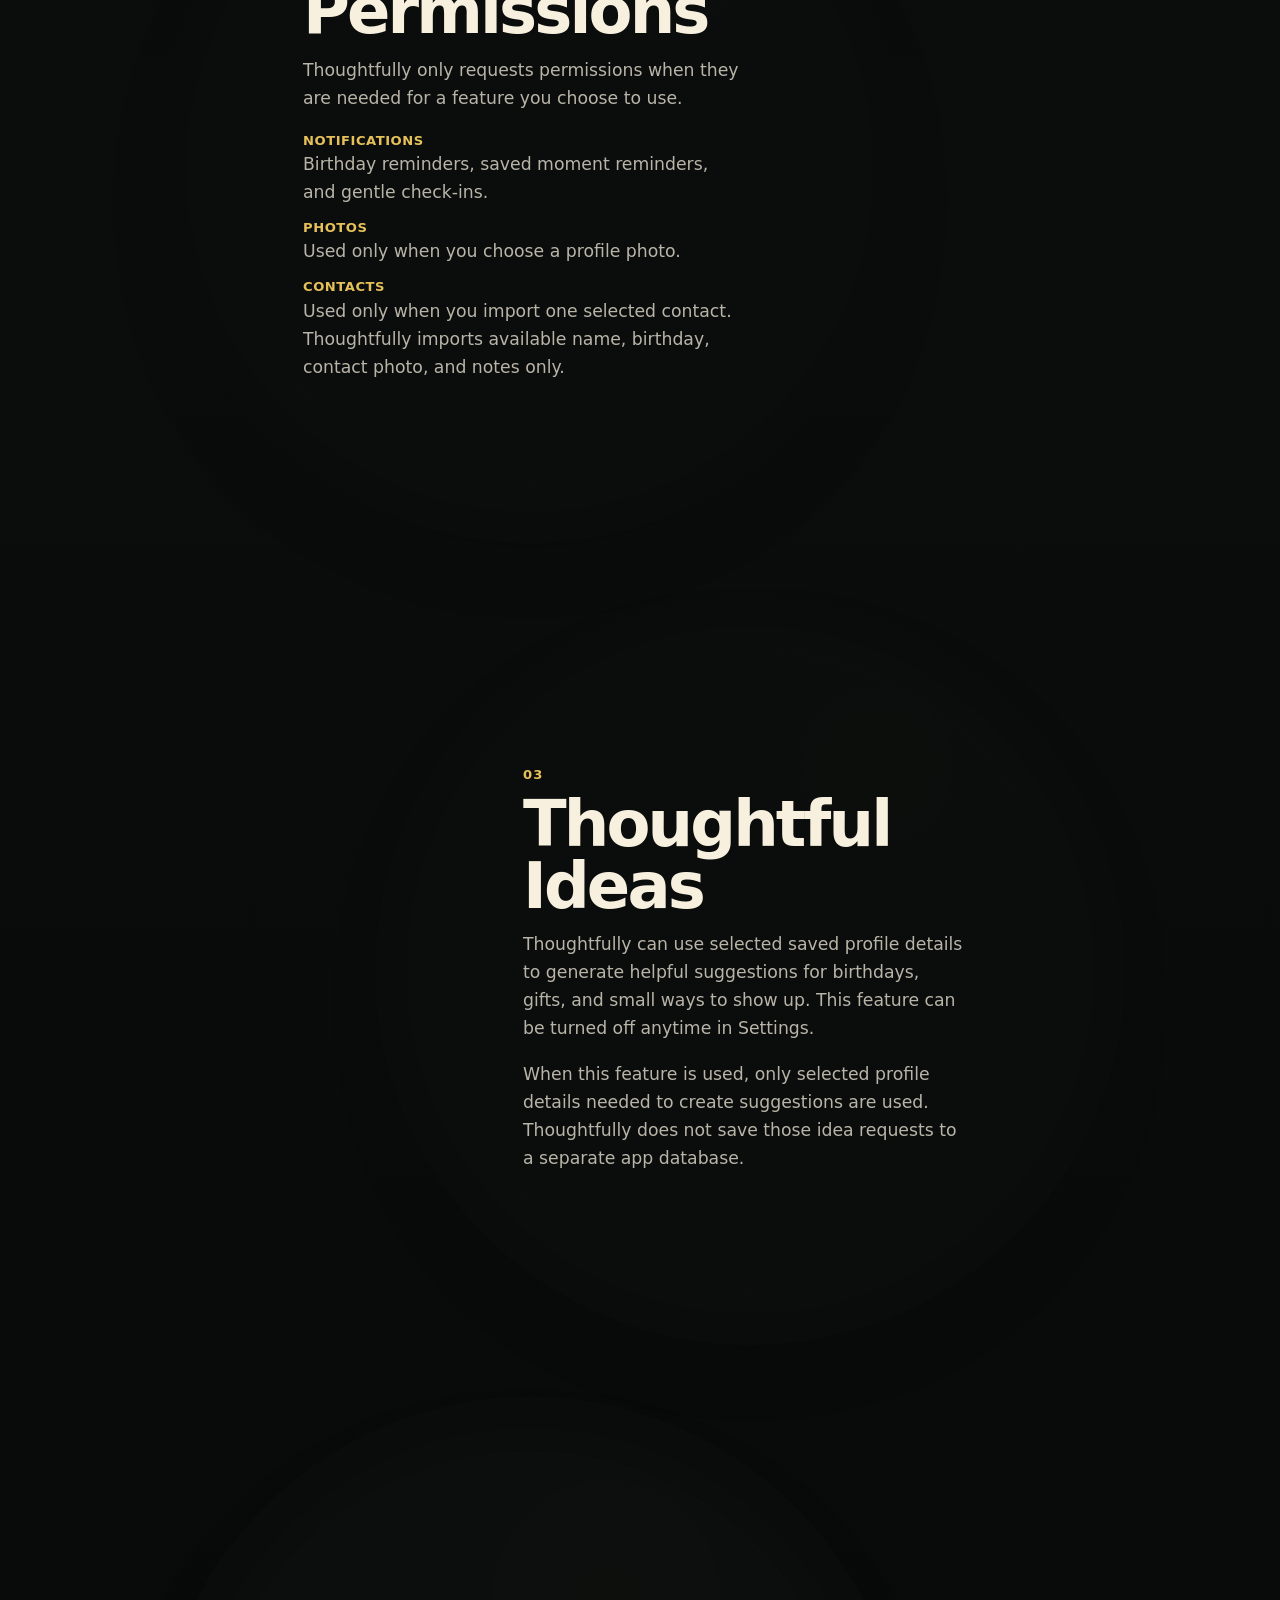
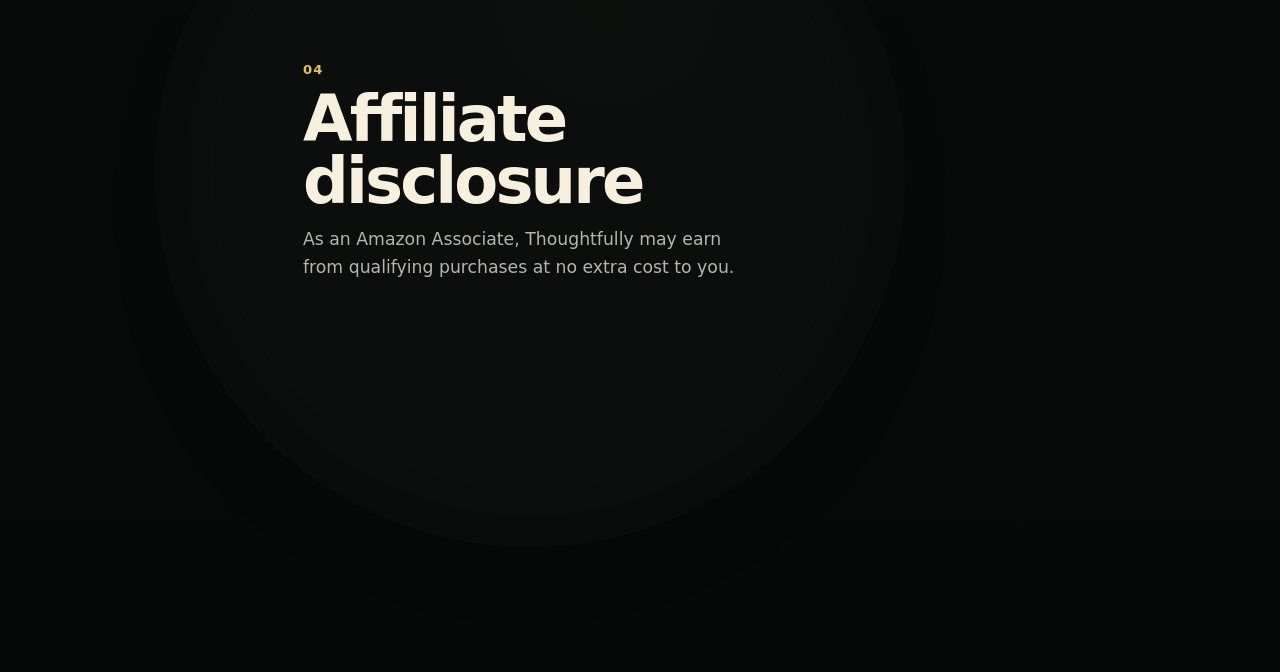
==== commit 2bf5bec1: "Add Apple and Android store links" ====
--- a/privacy.html
+++ b/privacy.html
@@ -16,14 +16,24 @@
         </a>
 
         <div class="nav-links">
-          <a
-            class="beta-pill"
-            href="https://testflight.apple.com/join/32UuVnx4"
-            target="_blank"
-            rel="noopener noreferrer"
-          >
-            Join beta
-          </a>
+          <div class="store-links">
+            <a
+              class="beta-pill"
+              href="https://apps.apple.com/us/app/thoughtfully/id6777870019"
+              target="_blank"
+              rel="noopener noreferrer"
+            >
+              App Store
+            </a>
+            <a
+              class="beta-pill beta-pill-secondary"
+              href="https://play.google.com/apps/testing/com.pronoob.thoughtfully"
+              target="_blank"
+              rel="noopener noreferrer"
+            >
+              Android beta
+            </a>
+          </div>
           <a href="index.html">Home</a>
           <a href="support.html">Support</a>
         </div>
--- a/styles.css
+++ b/styles.css
@@ -103,6 +103,13 @@
   color: var(--gold);
 }
 
+.store-links {
+  display: inline-flex;
+  align-items: center;
+  flex-wrap: wrap;
+  gap: 8px;
+}
+
 .beta-pill,
 .nav-links a.beta-pill {
   display: inline-flex;
@@ -127,6 +134,13 @@
   border-color: rgba(230, 193, 90, 0.72);
   color: #151a18;
   background: var(--gold);
+}
+
+.beta-pill-secondary,
+.nav-links a.beta-pill-secondary {
+  border-color: rgba(247, 240, 223, 0.18);
+  color: var(--text);
+  background: rgba(247, 240, 223, 0.05);
 }
 
 .button {
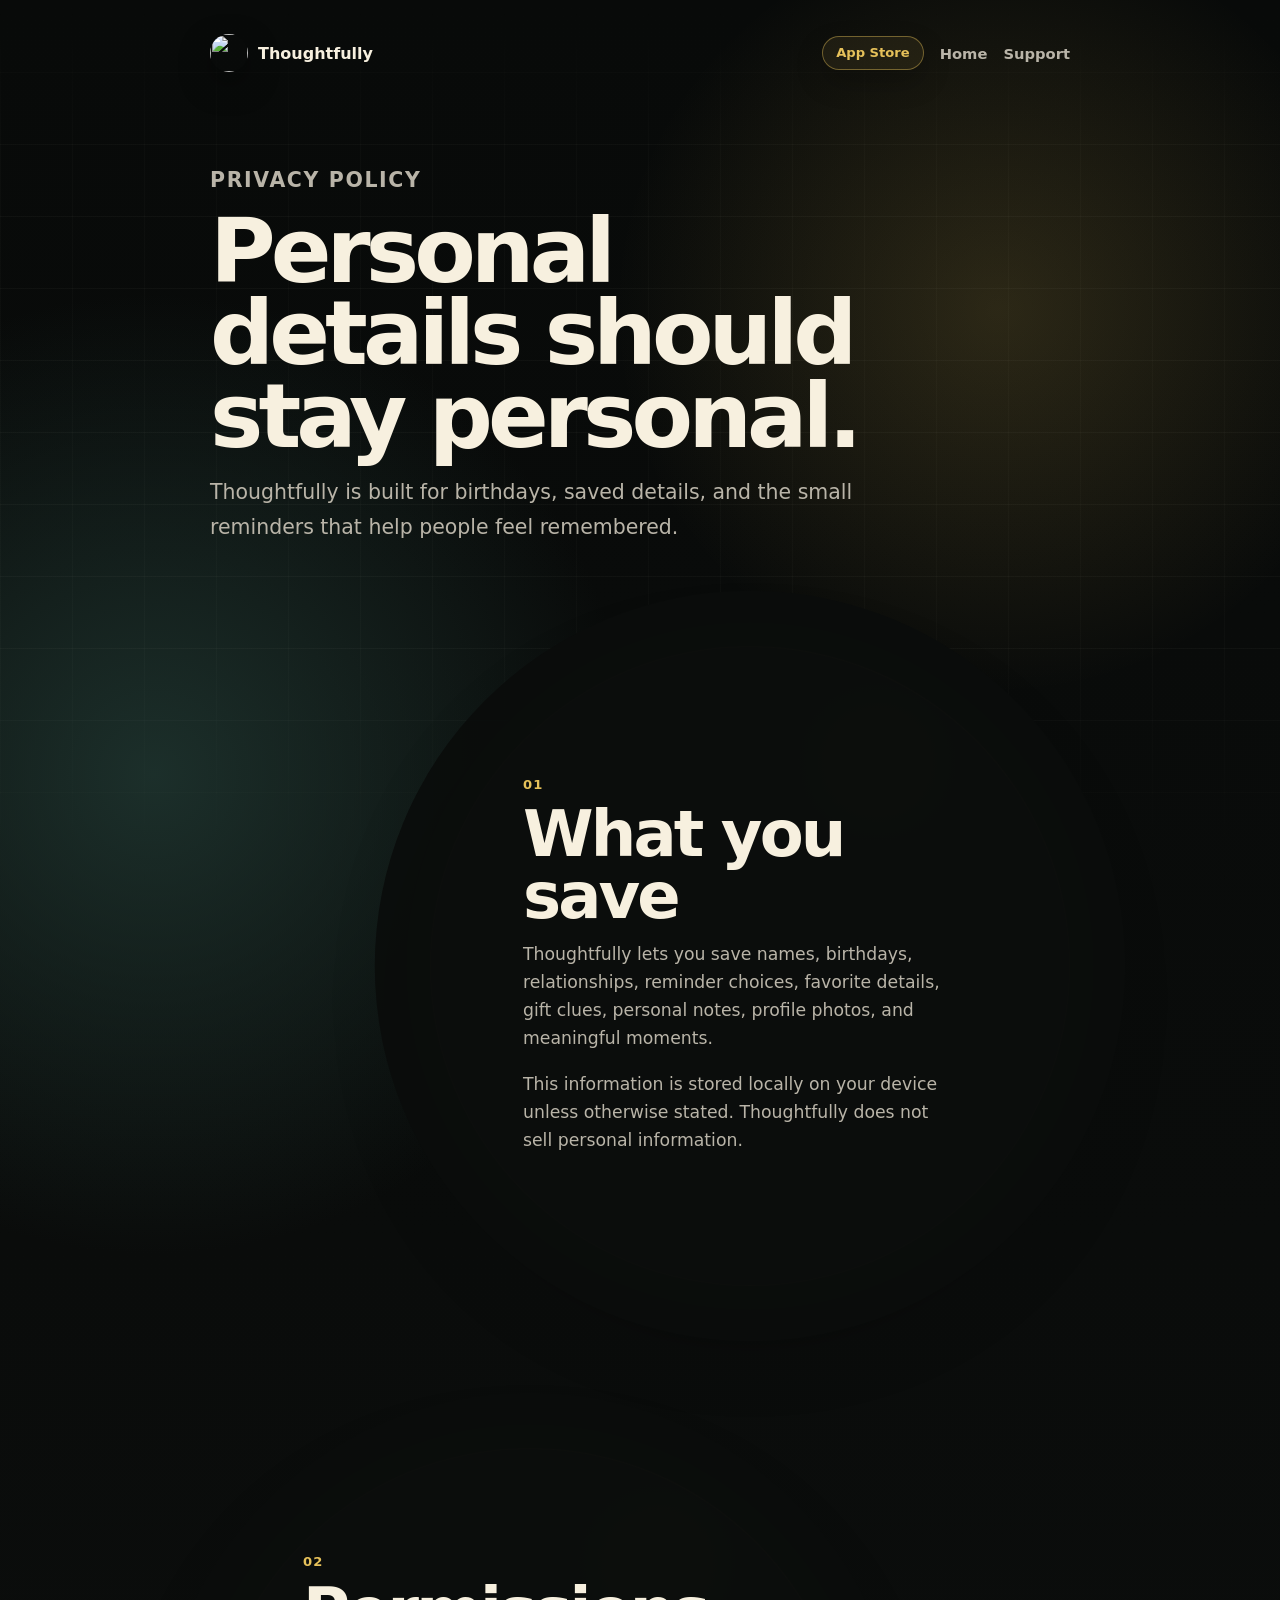
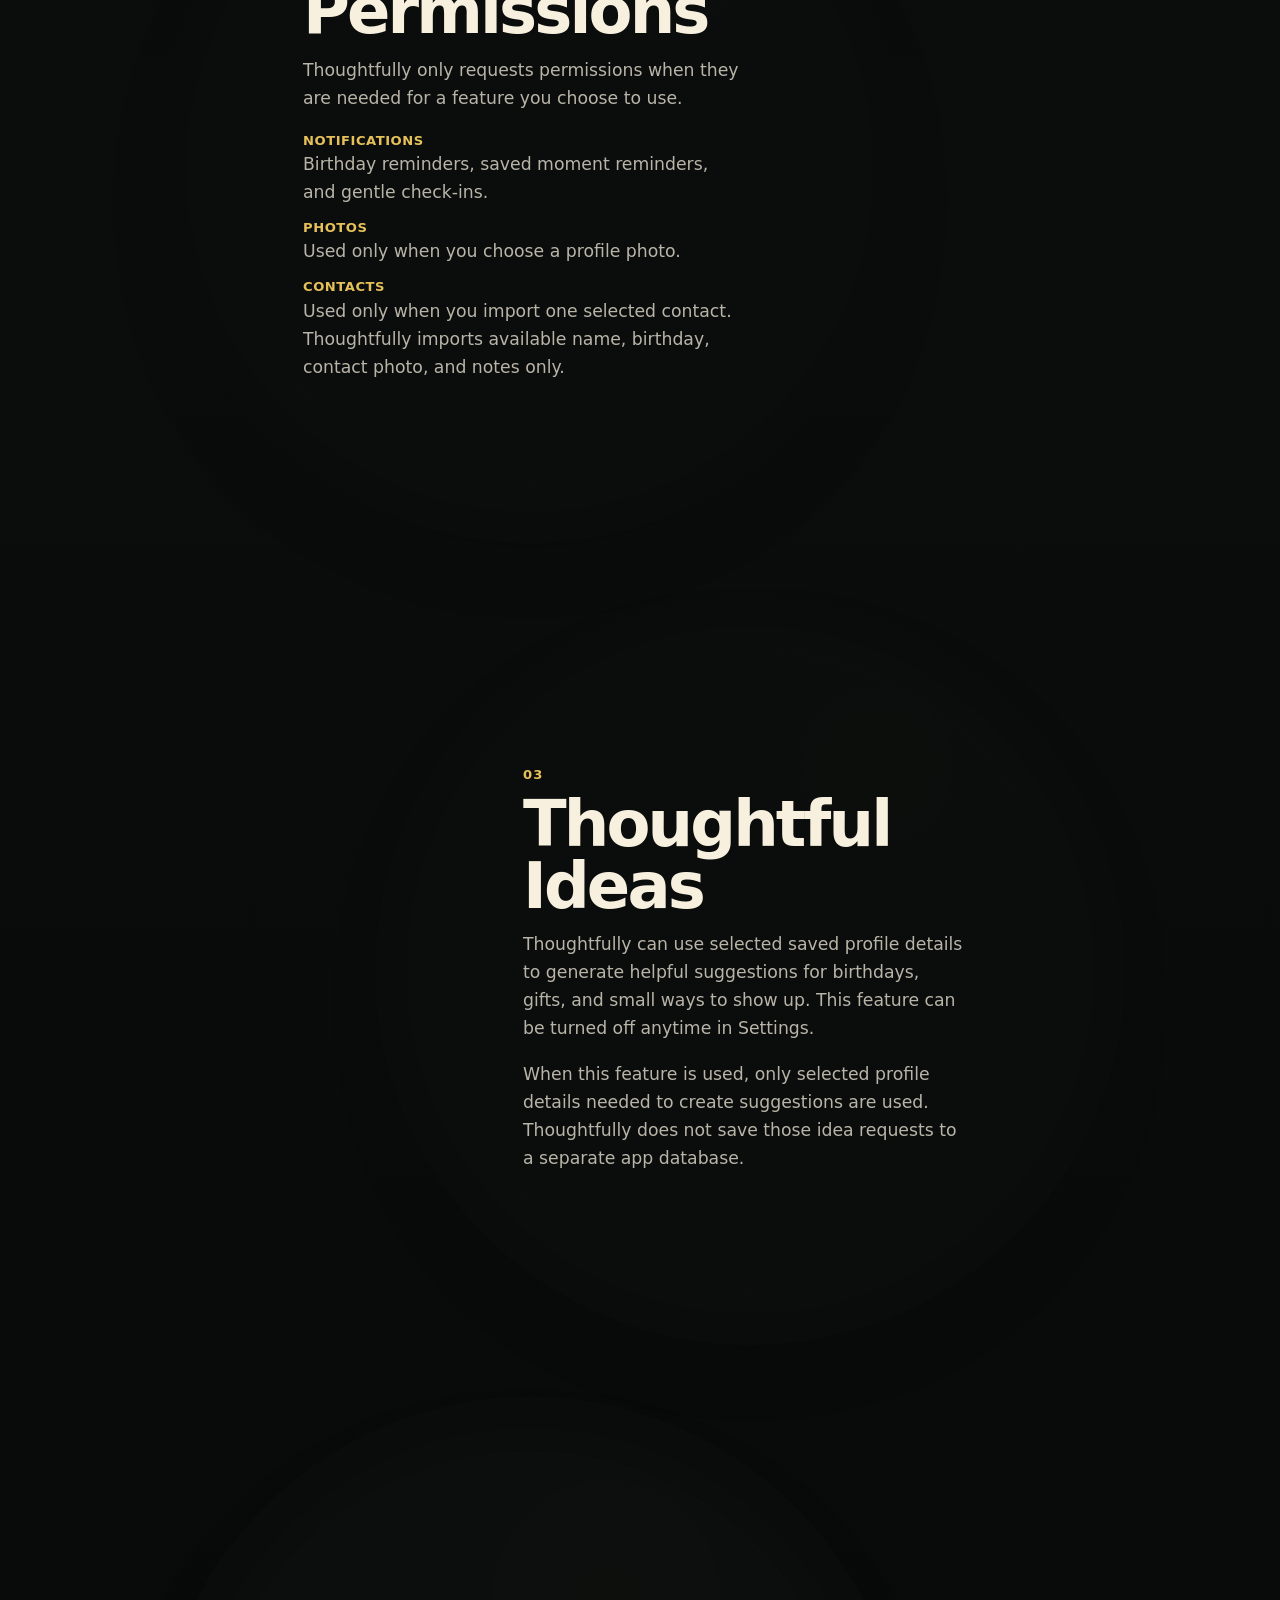
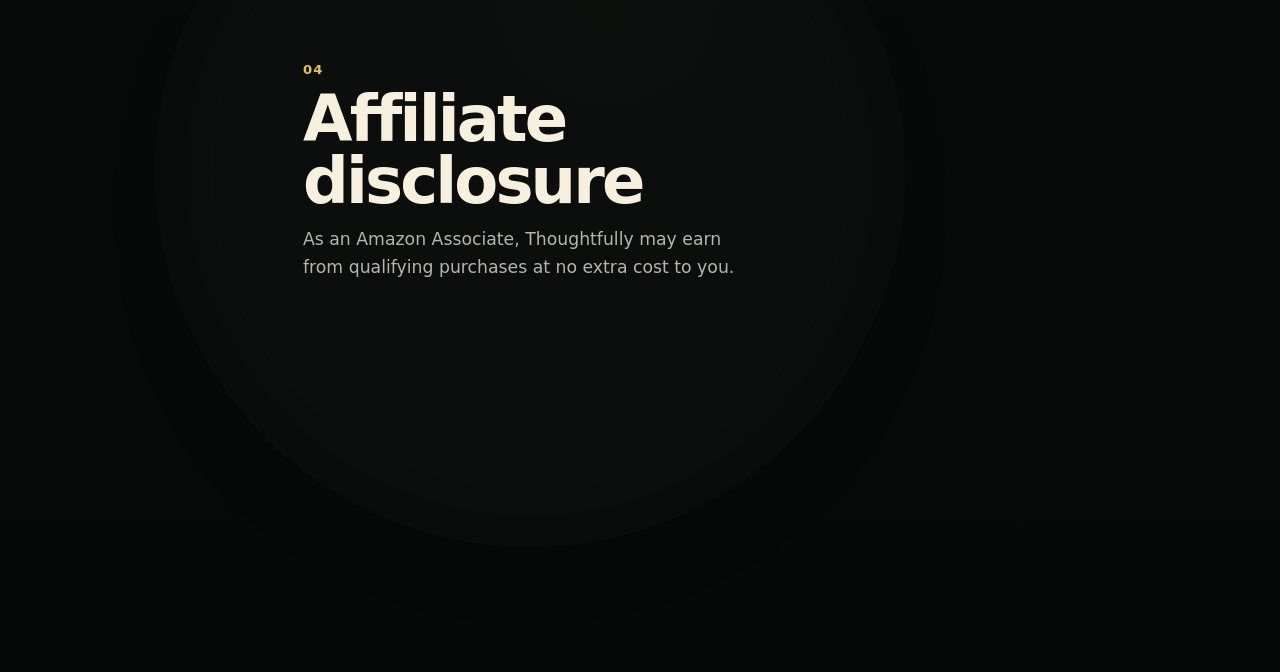
==== commit 7e69d4e3: "Hide unavailable Android beta link" ====
--- a/privacy.html
+++ b/privacy.html
@@ -24,14 +24,6 @@
               rel="noopener noreferrer"
             >
               App Store
-            </a>
-            <a
-              class="beta-pill beta-pill-secondary"
-              href="https://play.google.com/apps/testing/com.pronoob.thoughtfully"
-              target="_blank"
-              rel="noopener noreferrer"
-            >
-              Android beta
             </a>
           </div>
           <a href="index.html">Home</a>
--- a/styles.css
+++ b/styles.css
@@ -134,13 +134,6 @@
   border-color: rgba(230, 193, 90, 0.72);
   color: #151a18;
   background: var(--gold);
-}
-
-.beta-pill-secondary,
-.nav-links a.beta-pill-secondary {
-  border-color: rgba(247, 240, 223, 0.18);
-  color: var(--text);
-  background: rgba(247, 240, 223, 0.05);
 }
 
 .button {
